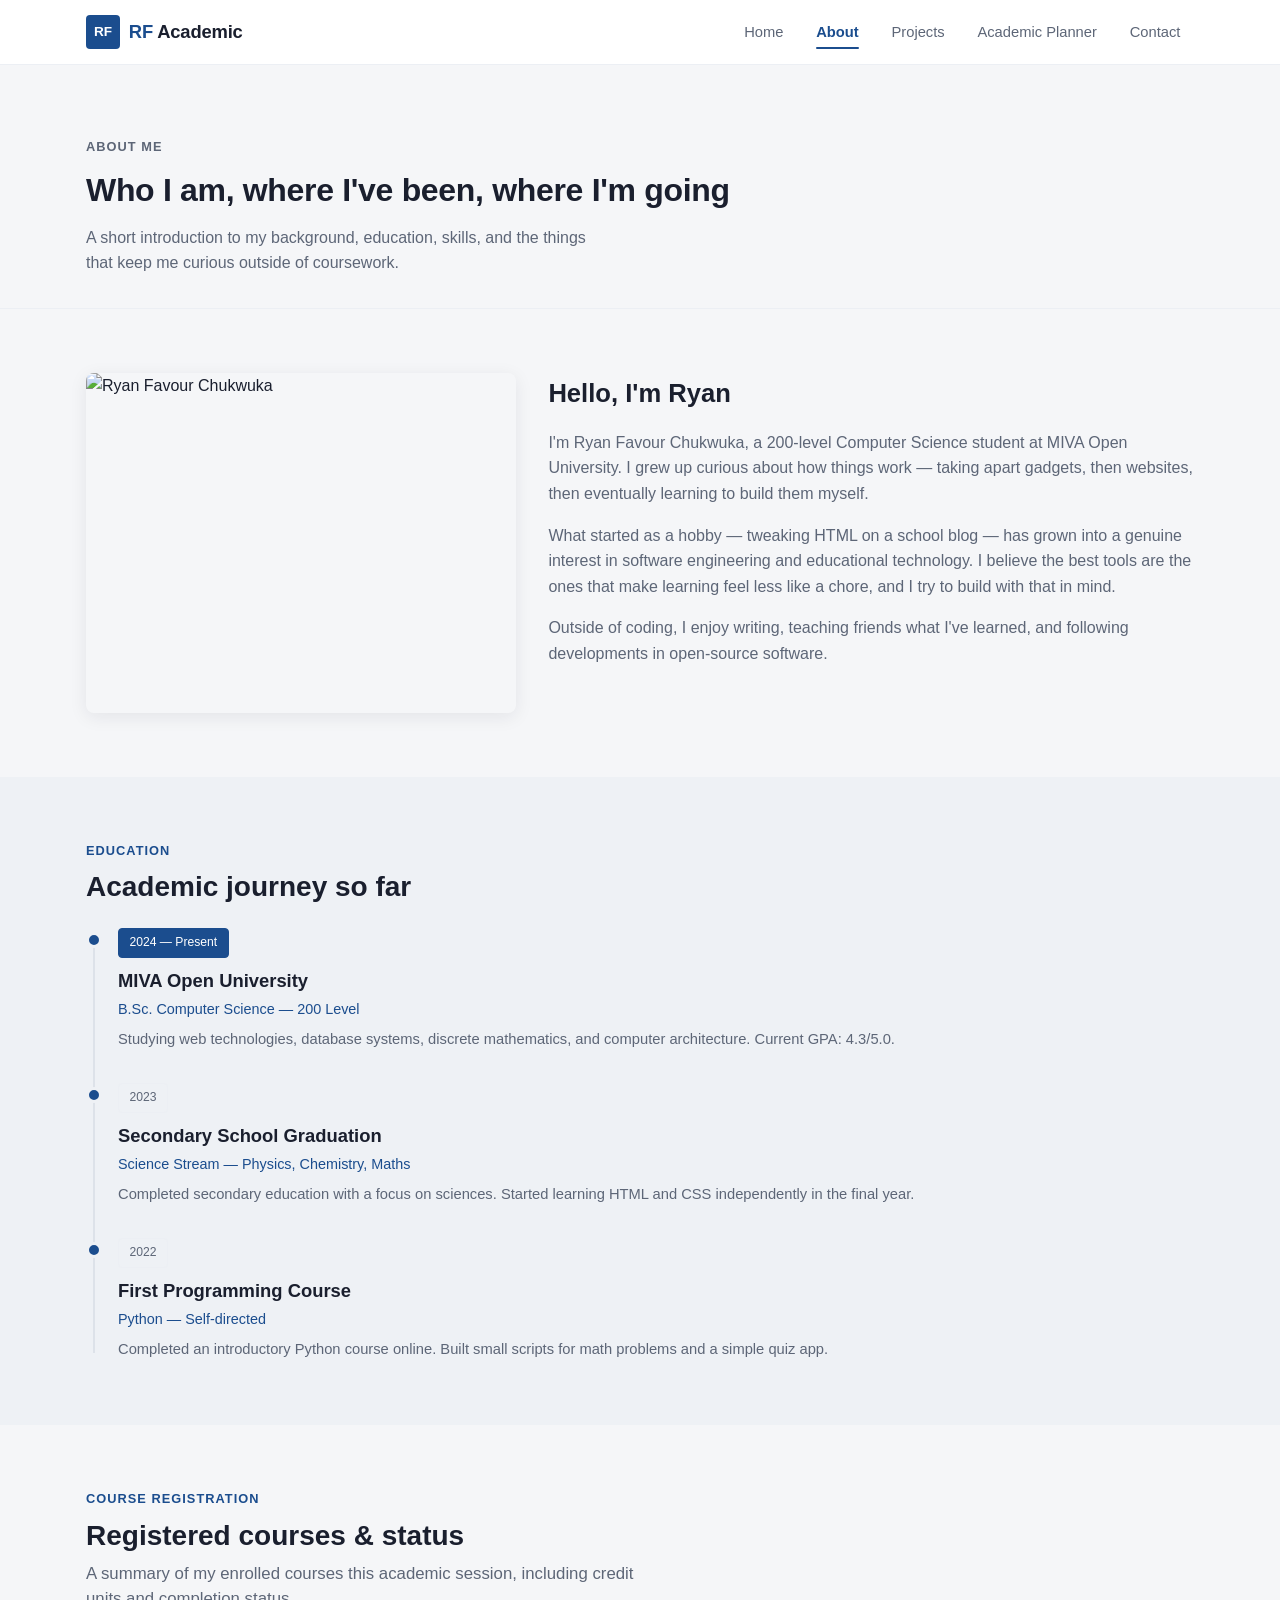
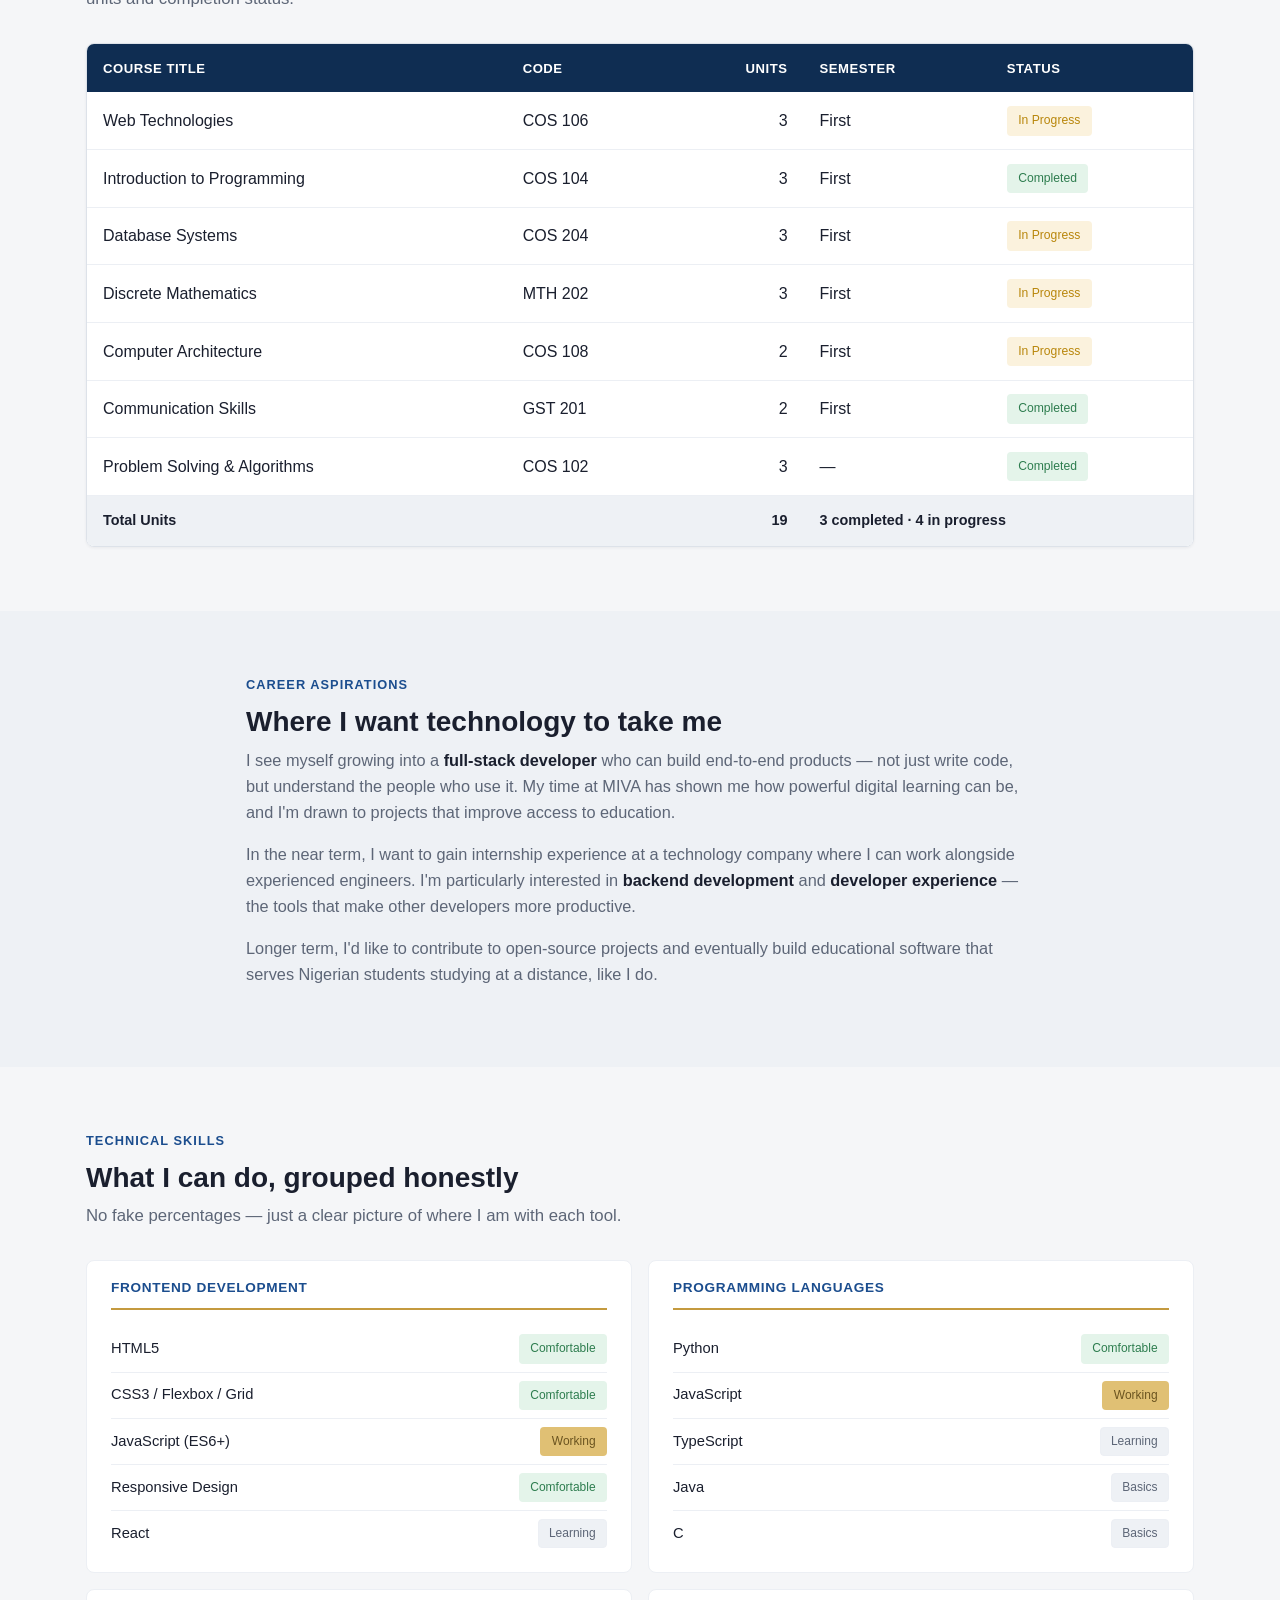
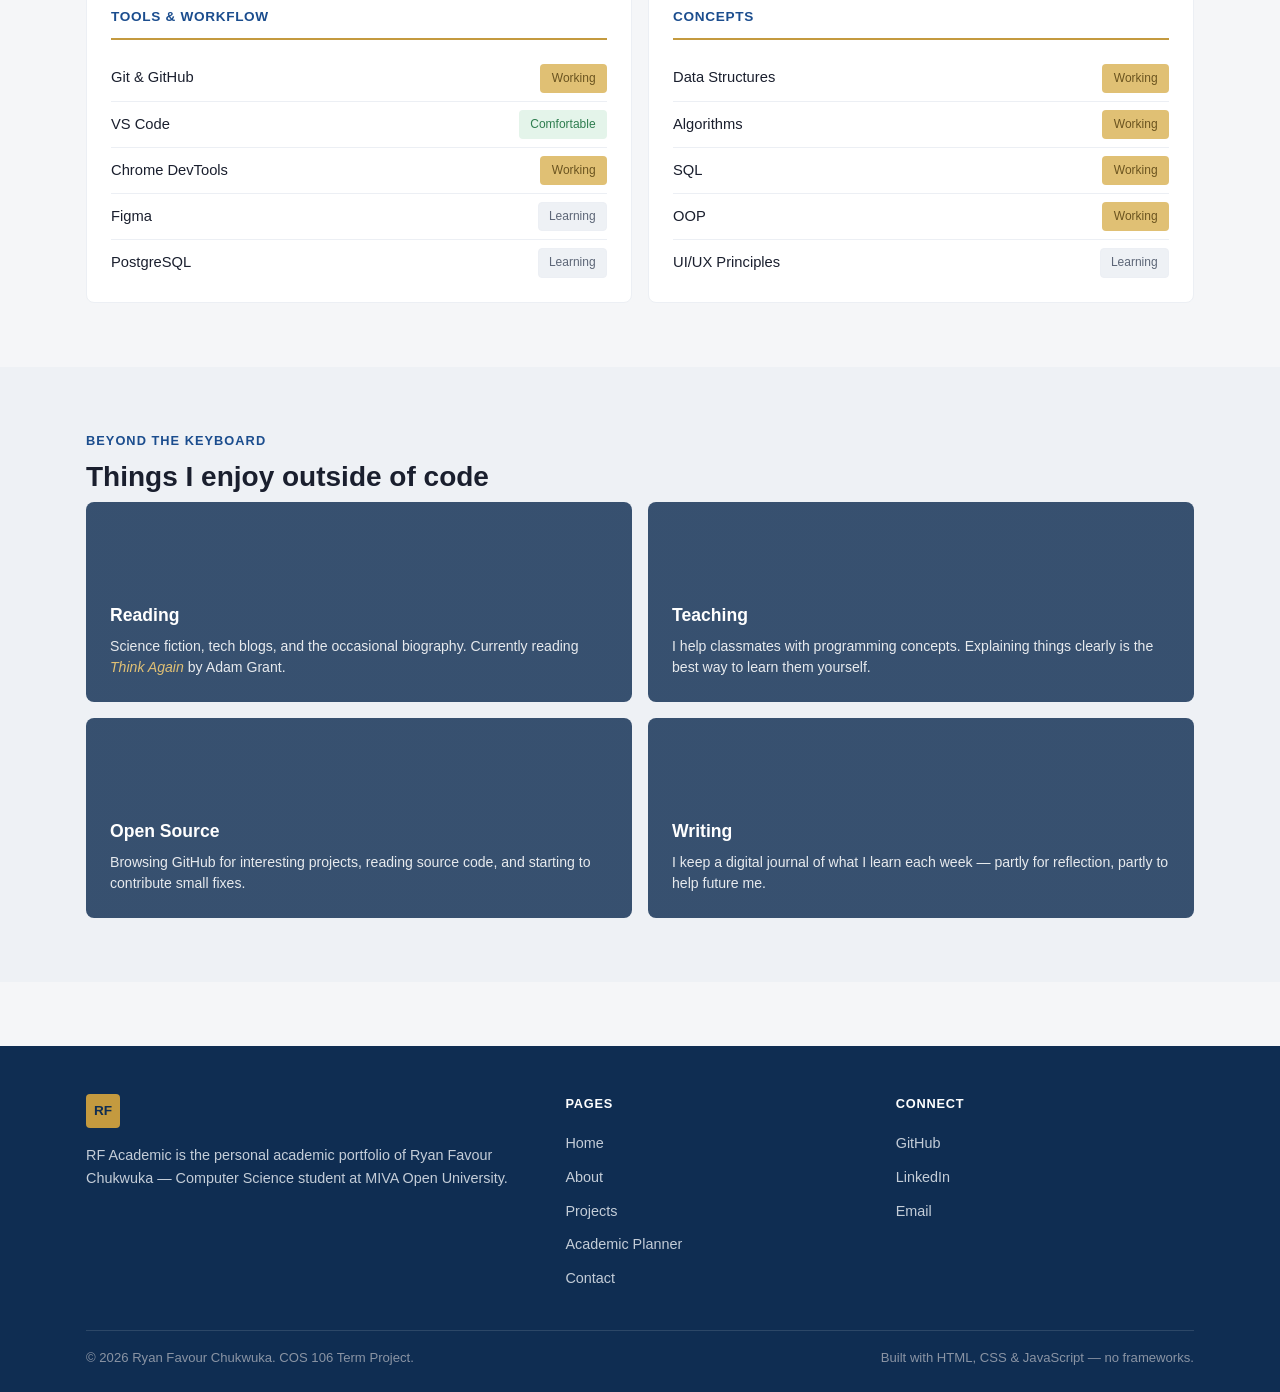
==== about/about.html @ f6216c4d "basic stuff" ====
<!DOCTYPE html>
<html lang="en">
<head>
  <meta charset="UTF-8" />
  <meta name="viewport" content="width=device-width, initial-scale=1.0" />
  <title>About — RF Academic</title>
  <meta name="description" content="About Ryan Favour Chukwuka — educational background, skills, and career aspirations." />
  <link rel="stylesheet" href="../css/global.css" />
  <link rel="stylesheet" href="../css/navigation.css" />
  <link rel="stylesheet" href="../css/responsive.css" />
  <link rel="stylesheet" href="about.css" />
</head>
<body>

  <header class="site-header">
    <div class="container">
      <nav class="nav">
        <a href="../index.html" class="nav__brand">
          <span class="brand-mark">RF</span>
          <span class="brand-text"><span>RF</span> Academic</span>
        </a>
        <ul class="nav__links">
          <li><a href="../index.html">Home</a></li>
          <li><a href="about.html">About</a></li>
          <li><a href="../projects/projects.html">Projects</a></li>
          <li><a href="../planner/planner.html">Academic Planner</a></li>
          <li><a href="../contact/contact.html">Contact</a></li>
        </ul>
        <button class="nav__toggle" aria-label="Toggle navigation">
          <span></span><span></span><span></span>
        </button>
      </nav>
    </div>
  </header>

  <main>
    <!-- Page Header -->
    <div class="page-header">
      <div class="container">
        <p class="section-label">About Me</p>
        <h1>Who I am, where I've been, where I'm going</h1>
        <p>A short introduction to my background, education, skills, and the things that keep me curious outside of coursework.</p>
      </div>
    </div>

    <!-- Personal Introduction -->
    <section class="section">
      <div class="container about-intro">
        <div class="about-intro__photo">
          <img src="https://images.pexels.com/photos/5940858/pexels-photo-5940858.jpeg?auto=compress&cs=tinysrgb&h=650&w=940"
               alt="Ryan Favour Chukwuka" />
        </div>
        <div class="about-intro__text">
          <h2>Hello, I'm Ryan</h2>
          <p>
            I'm Ryan Favour Chukwuka, a 200-level Computer Science student at
            MIVA Open University. I grew up curious about how things work &mdash;
            taking apart gadgets, then websites, then eventually learning to
            build them myself.
          </p>
          <p>
            What started as a hobby &mdash; tweaking HTML on a school blog &mdash;
            has grown into a genuine interest in software engineering and
            educational technology. I believe the best tools are the ones that
            make learning feel less like a chore, and I try to build with that
            in mind.
          </p>
          <p>
            Outside of coding, I enjoy writing, teaching friends what I've
            learned, and following developments in open-source software.
          </p>
        </div>
      </div>
    </section>

    <!-- Educational Timeline -->
    <section class="section section--alt">
      <div class="container">
        <p class="section-label">Education</p>
        <h2 class="section-title">Academic journey so far</h2>
        <div class="timeline">
          <div class="timeline-item">
            <div class="timeline-marker"></div>
            <div class="timeline-content">
              <span class="tag tag--primary">2024 — Present</span>
              <h3>MIVA Open University</h3>
              <p class="timeline-detail">B.Sc. Computer Science &mdash; 200 Level</p>
              <p>Studying web technologies, database systems, discrete mathematics, and computer architecture. Current GPA: 4.3/5.0.</p>
            </div>
          </div>
          <div class="timeline-item">
            <div class="timeline-marker"></div>
            <div class="timeline-content">
              <span class="tag">2023</span>
              <h3>Secondary School Graduation</h3>
              <p class="timeline-detail">Science Stream &mdash; Physics, Chemistry, Maths</p>
              <p>Completed secondary education with a focus on sciences. Started learning HTML and CSS independently in the final year.</p>
            </div>
          </div>
          <div class="timeline-item">
            <div class="timeline-marker"></div>
            <div class="timeline-content">
              <span class="tag">2022</span>
              <h3>First Programming Course</h3>
              <p class="timeline-detail">Python &mdash; Self-directed</p>
              <p>Completed an introductory Python course online. Built small scripts for math problems and a simple quiz app.</p>
            </div>
          </div>
        </div>
      </div>
    </section>

    <!-- Academic Table -->
    <section class="section">
      <div class="container">
        <p class="section-label">Course Registration</p>
        <h2 class="section-title">Registered courses &amp; status</h2>
        <p class="section-subtitle">A summary of my enrolled courses this academic session, including credit units and completion status.</p>

        <div class="table-wrap">
          <table class="academic-table">
            <thead>
              <tr>
                <th>Course Title</th>
                <th>Code</th>
                <th class="num">Units</th>
                <th>Semester</th>
                <th>Status</th>
              </tr>
            </thead>
            <tbody>
              <tr>
                <td>Web Technologies</td>
                <td>COS 106</td>
                <td class="num">3</td>
                <td>First</td>
                <td><span class="tag tag--warning">In Progress</span></td>
              </tr>
              <tr>
                <td>Introduction to Programming</td>
                <td>COS 104</td>
                <td class="num">3</td>
                <td>First</td>
                <td><span class="tag tag--success">Completed</span></td>
              </tr>
              <tr>
                <td>Database Systems</td>
                <td>COS 204</td>
                <td class="num">3</td>
                <td>First</td>
                <td><span class="tag tag--warning">In Progress</span></td>
              </tr>
              <tr>
                <td>Discrete Mathematics</td>
                <td>MTH 202</td>
                <td class="num">3</td>
                <td>First</td>
                <td><span class="tag tag--warning">In Progress</span></td>
              </tr>
              <tr>
                <td>Computer Architecture</td>
                <td>COS 108</td>
                <td class="num">2</td>
                <td>First</td>
                <td><span class="tag tag--warning">In Progress</span></td>
              </tr>
              <tr>
                <td>Communication Skills</td>
                <td>GST 201</td>
                <td class="num">2</td>
                <td>First</td>
                <td><span class="tag tag--success">Completed</span></td>
              </tr>
              <tr>
                <td>Problem Solving &amp; Algorithms</td>
                <td>COS 102</td>
                <td class="num">3</td>
                <td>&mdash;</td>
                <td><span class="tag tag--success">Completed</span></td>
              </tr>
            </tbody>
            <tfoot>
              <tr>
                <td colspan="2"><strong>Total Units</strong></td>
                <td class="num"><strong>19</strong></td>
                <td colspan="2"><strong>3 completed &middot; 4 in progress</strong></td>
              </tr>
            </tfoot>
          </table>
        </div>
      </div>
    </section>

    <!-- Career Aspirations -->
    <section class="section section--alt">
      <div class="container-narrow">
        <p class="section-label">Career Aspirations</p>
        <h2 class="section-title">Where I want technology to take me</h2>
        <div class="aspirations">
          <p>
            I see myself growing into a <strong>full-stack developer</strong>
            who can build end-to-end products &mdash; not just write code, but
            understand the people who use it. My time at MIVA has shown me how
            powerful digital learning can be, and I'm drawn to projects that
            improve access to education.
          </p>
          <p>
            In the near term, I want to gain internship experience at a
            technology company where I can work alongside experienced engineers.
            I'm particularly interested in <strong>backend development</strong>
            and <strong>developer experience</strong> &mdash; the tools that
            make other developers more productive.
          </p>
          <p>
            Longer term, I'd like to contribute to open-source projects and
            eventually build educational software that serves Nigerian
            students studying at a distance, like I do.
          </p>
        </div>
      </div>
    </section>

    <!-- Technical Skills -->
    <section class="section">
      <div class="container">
        <p class="section-label">Technical Skills</p>
        <h2 class="section-title">What I can do, grouped honestly</h2>
        <p class="section-subtitle">No fake percentages &mdash; just a clear picture of where I am with each tool.</p>
        <div class="skills-detailed">
          <div class="skill-card">
            <h4>Frontend Development</h4>
            <ul>
              <li><span class="skill-name">HTML5</span><span class="skill-level tag tag--success">Comfortable</span></li>
              <li><span class="skill-name">CSS3 / Flexbox / Grid</span><span class="skill-level tag tag--success">Comfortable</span></li>
              <li><span class="skill-name">JavaScript (ES6+)</span><span class="skill-level tag tag--accent">Working</span></li>
              <li><span class="skill-name">Responsive Design</span><span class="skill-level tag tag--success">Comfortable</span></li>
              <li><span class="skill-name">React</span><span class="skill-level tag">Learning</span></li>
            </ul>
          </div>
          <div class="skill-card">
            <h4>Programming Languages</h4>
            <ul>
              <li><span class="skill-name">Python</span><span class="skill-level tag tag--success">Comfortable</span></li>
              <li><span class="skill-name">JavaScript</span><span class="skill-level tag tag--accent">Working</span></li>
              <li><span class="skill-name">TypeScript</span><span class="skill-level tag">Learning</span></li>
              <li><span class="skill-name">Java</span><span class="skill-level tag">Basics</span></li>
              <li><span class="skill-name">C</span><span class="skill-level tag">Basics</span></li>
            </ul>
          </div>
          <div class="skill-card">
            <h4>Tools &amp; Workflow</h4>
            <ul>
              <li><span class="skill-name">Git &amp; GitHub</span><span class="skill-level tag tag--accent">Working</span></li>
              <li><span class="skill-name">VS Code</span><span class="skill-level tag tag--success">Comfortable</span></li>
              <li><span class="skill-name">Chrome DevTools</span><span class="skill-level tag tag--accent">Working</span></li>
              <li><span class="skill-name">Figma</span><span class="skill-level tag">Learning</span></li>
              <li><span class="skill-name">PostgreSQL</span><span class="skill-level tag">Learning</span></li>
            </ul>
          </div>
          <div class="skill-card">
            <h4>Concepts</h4>
            <ul>
              <li><span class="skill-name">Data Structures</span><span class="skill-level tag tag--accent">Working</span></li>
              <li><span class="skill-name">Algorithms</span><span class="skill-level tag tag--accent">Working</span></li>
              <li><span class="skill-name">SQL</span><span class="skill-level tag tag--accent">Working</span></li>
              <li><span class="skill-name">OOP</span><span class="skill-level tag--accent tag">Working</span></li>
              <li><span class="skill-name">UI/UX Principles</span><span class="skill-level tag">Learning</span></li>
            </ul>
          </div>
        </div>
      </div>
    </section>

    <!-- Hobbies & Interests -->
    <section class="section section--alt">
      <div class="container">
        <p class="section-label">Beyond the Keyboard</p>
        <h2 class="section-title">Things I enjoy outside of code</h2>
        <div class="hobbies-grid">
          <article class="hobby-item" style="--hobby-img: url('https://images.pexels.com/photos/8199677/pexels-photo-8199677.jpeg?auto=compress&cs=tinysrgb&h=400&w=600');">
            <div class="hobby-body">
              <h4>Reading</h4>
              <p>Science fiction, tech blogs, and the occasional biography. Currently reading <em>Think Again</em> by Adam Grant.</p>
            </div>
          </article>
          <article class="hobby-item" style="--hobby-img: url('https://images.pexels.com/photos/6549366/pexels-photo-6549366.jpeg?auto=compress&cs=tinysrgb&h=400&w=600');">
            <div class="hobby-body">
              <h4>Teaching</h4>
              <p>I help classmates with programming concepts. Explaining things clearly is the best way to learn them yourself.</p>
            </div>
          </article>
          <article class="hobby-item" style="--hobby-img: url('https://images.pexels.com/photos/8199762/pexels-photo-8199762.jpeg?auto=compress&cs=tinysrgb&h=400&w=600');">
            <div class="hobby-body">
              <h4>Open Source</h4>
              <p>Browsing GitHub for interesting projects, reading source code, and starting to contribute small fixes.</p>
            </div>
          </article>
          <article class="hobby-item" style="--hobby-img: url('https://images.pexels.com/photos/8199619/pexels-photo-8199619.jpeg?auto=compress&cs=tinysrgb&h=400&w=600');">
            <div class="hobby-body">
              <h4>Writing</h4>
              <p>I keep a digital journal of what I learn each week &mdash; partly for reflection, partly to help future me.</p>
            </div>
          </article>
        </div>
      </div>
    </section>
  </main>

  <footer class="site-footer">
    <div class="container">
      <div class="footer-grid">
        <div>
          <span class="footer-brand-mark">RF</span>
          <p>RF Academic is the personal academic portfolio of Ryan Favour Chukwuka &mdash; Computer Science student at MIVA Open University.</p>
        </div>
        <div>
          <h4>Pages</h4>
          <ul>
            <li><a href="../index.html">Home</a></li>
            <li><a href="about.html">About</a></li>
            <li><a href="../projects/projects.html">Projects</a></li>
            <li><a href="../planner/planner.html">Academic Planner</a></li>
            <li><a href="../contact/contact.html">Contact</a></li>
          </ul>
        </div>
        <div>
          <h4>Connect</h4>
          <ul>
            <li><a href="#">GitHub</a></li>
            <li><a href="#">LinkedIn</a></li>
            <li><a href="../contact/contact.html">Email</a></li>
          </ul>
        </div>
      </div>
      <div class="footer-bottom">
        <span>&copy; <span id="footer-year">2026</span> Ryan Favour Chukwuka. COS 106 Term Project.</span>
        <span>Built with HTML, CSS &amp; JavaScript &mdash; no frameworks.</span>
      </div>
    </div>
  </footer>

  <script src="../js/global.js"></script>
  <script src="about.js"></script>
</body>
</html>
---- css/global.css ----
/* =====================================================
   RF Academic — Global Stylesheet
   Design tokens, base elements, shared components.
   ===================================================== */

:root {
  /* Brand palette — MIVA Open University inspired */
  --primary: #1b4d8e;
  --primary-dark: #0f2d52;
  --primary-light: #2f74c4;
  --accent: #c49a3f;
  --accent-light: #e0c074;

  /* Neutrals */
  --background: #f5f6f8;
  --surface: #ffffff;
  --surface-alt: #eef1f5;
  --text: #1a1f2e;
  --muted: #5d6677;
  --muted-light: #8b93a4;
  --border: #dde2e9;
  --border-light: #eceff4;

  /* Status colours */
  --success: #2e7d4f;
  --success-bg: #e4f4ea;
  --warning: #b8860b;
  --warning-bg: #fbf2dd;
  --error: #c0392b;
  --error-bg: #fbeae8;

  /* Typography */
  --font-sans: "Segoe UI", "Helvetica Neue", Arial, sans-serif;
  --font-serif: Georgia, "Times New Roman", serif;

  /* Spacing (8px scale) */
  --space-1: 0.5rem;
  --space-2: 1rem;
  --space-3: 1.5rem;
  --space-4: 2rem;
  --space-5: 3rem;
  --space-6: 4rem;

  /* Layout */
  --container: 1140px;
  --container-narrow: 820px;
  --radius-sm: 4px;
  --radius: 8px;
  --radius-lg: 14px;

  /* Transitions */
  --t-fast: 150ms ease;
  --t: 250ms ease;
  --t-slow: 400ms ease;

  /* Shadows — subtle */
  --shadow-sm: 0 1px 3px rgba(26, 31, 46, 0.06);
  --shadow: 0 4px 18px rgba(26, 31, 46, 0.08);
}

/* ----- Reset ----- */
*,
*::before,
*::after {
  margin: 0;
  padding: 0;
  box-sizing: border-box;
}

html {
  scroll-behavior: smooth;
  -webkit-text-size-adjust: 100%;
}

body {
  font-family: var(--font-sans);
  background: var(--background);
  color: var(--text);
  line-height: 1.6;
  font-size: 1rem;
  -webkit-font-smoothing: antialiased;
}

img {
  max-width: 100%;
  display: block;
}

a {
  color: var(--primary);
  text-decoration: none;
  transition: color var(--t-fast);
}

a:hover {
  color: var(--primary-dark);
}

ul {
  list-style: none;
}

/* ----- Layout helpers ----- */
.container {
  width: 100%;
  max-width: var(--container);
  margin: 0 auto;
  padding: 0 var(--space-2);
}

.container-narrow {
  max-width: var(--container-narrow);
  margin: 0 auto;
  padding: 0 var(--space-2);
}

.section {
  padding: var(--space-6) 0;
}

.section--alt {
  background: var(--surface-alt);
}

/* ----- Typography ----- */
.section-label {
  font-size: 0.8rem;
  font-weight: 600;
  letter-spacing: 0.08em;
  text-transform: uppercase;
  color: var(--primary);
  margin-bottom: var(--space-1);
}

.section-title {
  font-size: 1.75rem;
  font-weight: 700;
  color: var(--text);
  line-height: 1.25;
  margin-bottom: var(--space-1);
}

.section-subtitle {
  font-size: 1.05rem;
  color: var(--muted);
  max-width: 560px;
  line-height: 1.5;
  margin-bottom: var(--space-4);
}

.page-header {
  padding: var(--space-6) 0 var(--space-4);
  border-bottom: 1px solid var(--border-light);
}

.page-header h1 {
  font-size: 2rem;
  font-weight: 700;
  letter-spacing: -0.01em;
}

.page-header p {
  color: var(--muted);
  margin-top: var(--space-1);
  max-width: 520px;
}

/* ----- Buttons ----- */
.btn {
  display: inline-block;
  font-size: 0.92rem;
  font-weight: 600;
  padding: 0.7rem 1.5rem;
  border: none;
  border-radius: var(--radius-sm);
  cursor: pointer;
  transition: background var(--t-fast), color var(--t-fast),
    border-color var(--t-fast), transform var(--t-fast);
  text-align: center;
  line-height: 1.4;
}

.btn:active {
  transform: translateY(1px);
}

.btn--primary {
  background: var(--primary);
  color: #fff;
}

.btn--primary:hover {
  background: var(--primary-dark);
  color: #fff;
}

.btn--ghost {
  background: transparent;
  color: var(--primary);
  border: 1.5px solid var(--border);
}

.btn--ghost:hover {
  border-color: var(--primary);
  color: var(--primary-dark);
}

.btn--accent {
  background: var(--accent);
  color: #fff;
}

.btn--accent:hover {
  background: #a8852f;
  color: #fff;
}

.btn--sm {
  padding: 0.45rem 1rem;
  font-size: 0.85rem;
}

/* ----- Tag / Pill ----- */
.tag {
  display: inline-block;
  font-size: 0.76rem;
  font-weight: 500;
  padding: 0.25rem 0.65rem;
  border-radius: var(--radius-sm);
  background: var(--surface-alt);
  color: var(--muted);
  border: 1px solid var(--border-light);
}

.tag--primary {
  background: var(--primary);
  color: #fff;
  border-color: var(--primary);
}

.tag--accent {
  background: var(--accent-light);
  color: #6b5420;
  border-color: transparent;
}

.tag--success {
  background: var(--success-bg);
  color: var(--success);
  border-color: transparent;
}

.tag--warning {
  background: var(--warning-bg);
  color: var(--warning);
  border-color: transparent;
}

/* ----- Utility ----- */
.sr-only {
  position: absolute;
  width: 1px;
  height: 1px;
  padding: 0;
  margin: -1px;
  overflow: hidden;
  clip: rect(0, 0, 0, 0);
  white-space: nowrap;
  border: 0;
}

.divider {
  border: none;
  border-top: 1px solid var(--border-light);
  margin: var(--space-4) 0;
}

.text-muted {
  color: var(--muted);
}

/* ----- Scroll reveal ----- */
.reveal {
  opacity: 0;
  transform: translateY(24px);
  transition: opacity 600ms ease, transform 600ms ease;
}

.reveal--visible {
  opacity: 1;
  transform: translateY(0);
}

@media (prefers-reduced-motion: reduce) {
  .reveal {
    opacity: 1;
    transform: none;
    transition: none;
  }
}
---- css/navigation.css ----
/* =====================================================
   Navigation — shared site header and footer
   ===================================================== */

.site-header {
  position: sticky;
  top: 0;
  z-index: 100;
  background: rgba(255, 255, 255, 0.97);
  border-bottom: 1px solid var(--border-light);
  backdrop-filter: blur(8px);
}

.nav {
  display: flex;
  align-items: center;
  justify-content: space-between;
  height: 64px;
}

/* ----- Brand ----- */
.nav__brand {
  display: flex;
  align-items: center;
  gap: 0.55rem;
  font-weight: 700;
  font-size: 1.15rem;
  color: var(--text);
  letter-spacing: -0.01em;
}

.nav__brand:hover {
  color: var(--text);
}

.nav__brand .brand-mark {
  width: 34px;
  height: 34px;
  background: var(--primary);
  color: #fff;
  display: flex;
  align-items: center;
  justify-content: center;
  border-radius: var(--radius-sm);
  font-size: 0.85rem;
  font-weight: 700;
}

.nav__brand .brand-text span {
  color: var(--primary);
}

/* ----- Nav links ----- */
.nav__links {
  display: flex;
  align-items: center;
  gap: 0.35rem;
}

.nav__links a {
  position: relative;
  color: var(--muted);
  font-size: 0.92rem;
  font-weight: 500;
  padding: 0.5rem 0.85rem;
  border-radius: var(--radius-sm);
  transition: color var(--t-fast), background var(--t-fast);
}

.nav__links a:hover {
  color: var(--text);
  background: var(--surface-alt);
}

.nav__links a.active {
  color: var(--primary);
  font-weight: 600;
}

.nav__links a.active::after {
  content: "";
  position: absolute;
  bottom: -1px;
  left: 0.85rem;
  right: 0.85rem;
  height: 2px;
  background: var(--primary);
  border-radius: 2px;
}

/* ----- Mobile toggle ----- */
.nav__toggle {
  display: none;
  flex-direction: column;
  gap: 5px;
  background: none;
  border: none;
  cursor: pointer;
  padding: 6px;
}

.nav__toggle span {
  width: 24px;
  height: 2px;
  background: var(--text);
  border-radius: 2px;
  transition: transform var(--t), opacity var(--t);
}

.nav__toggle.open span:nth-child(1) {
  transform: translateY(7px) rotate(45deg);
}

.nav__toggle.open span:nth-child(2) {
  opacity: 0;
}

.nav__toggle.open span:nth-child(3) {
  transform: translateY(-7px) rotate(-45deg);
}

/* ----- Footer ----- */
.site-footer {
  background: var(--primary-dark);
  color: #c4cdd8;
  padding: var(--space-5) 0 var(--space-3);
  margin-top: var(--space-6);
}

.footer-grid {
  display: grid;
  grid-template-columns: 1.5fr 1fr 1fr;
  gap: var(--space-4);
}

.footer-grid h4 {
  font-size: 0.8rem;
  letter-spacing: 0.06em;
  text-transform: uppercase;
  color: #fff;
  margin-bottom: var(--space-2);
}

.footer-grid p {
  font-size: 0.9rem;
  line-height: 1.6;
}

.footer-grid ul li {
  margin-bottom: 0.5rem;
}

.footer-grid ul li a {
  color: #c4cdd8;
  font-size: 0.9rem;
}

.footer-grid ul li a:hover {
  color: #fff;
}

.footer-bottom {
  margin-top: var(--space-4);
  padding-top: var(--space-2);
  border-top: 1px solid rgba(255, 255, 255, 0.12);
  font-size: 0.82rem;
  color: #8a94a4;
  display: flex;
  justify-content: space-between;
  flex-wrap: wrap;
  gap: 0.5rem;
}

.footer-brand-mark {
  width: 34px;
  height: 34px;
  background: var(--accent);
  color: var(--primary-dark);
  display: inline-flex;
  align-items: center;
  justify-content: center;
  border-radius: var(--radius-sm);
  font-size: 0.85rem;
  font-weight: 700;
  margin-bottom: var(--space-2);
}
---- css/responsive.css ----
/* =====================================================
   Responsive — breakpoints for tablet and mobile
   Shared across all pages.
   ===================================================== */

/* ----- Tablet (<= 900px) ----- */
@media (max-width: 900px) {
  :root {
    --space-6: 3rem;
    --space-5: 2.5rem;
  }

  .footer-grid {
    grid-template-columns: 1fr 1fr;
  }

  .footer-grid > div:first-child {
    grid-column: 1 / -1;
  }
}

/* ----- Large tablet / small desktop (<= 820px) ----- */
@media (max-width: 820px) {
  /* Homepage hero */
  .hero__grid,
  .about-intro,
  .interests-layout,
  .home-projects,
  .planner-layout,
  .contact-layout {
    grid-template-columns: 1fr;
  }

  .hero__photo img {
    height: 380px;
  }

  .project-featured {
    grid-template-columns: 1fr;
  }

  .project-grid {
    grid-template-columns: repeat(2, 1fr);
  }

  .project-card--wide {
    grid-column: span 2;
  }

  .project-card--tall {
    grid-row: auto;
  }

  .snapshot-grid {
    grid-template-columns: repeat(2, 1fr);
  }

  .skills-grid {
    grid-template-columns: repeat(2, 1fr);
  }

  .skills-detailed {
    grid-template-columns: 1fr;
  }

  .hobbies-grid {
    grid-template-columns: 1fr;
  }

  .planner-sidebar {
    position: static;
  }

  .contact-info {
    position: static;
  }
}

/* ----- Mobile (<= 680px) ----- */
@media (max-width: 680px) {
  :root {
    --space-6: 2.5rem;
    --space-4: 1.5rem;
  }

  /* Mobile nav */
  .nav__toggle {
    display: flex;
  }

  .nav__links {
    position: fixed;
    top: 64px;
    left: 0;
    right: 0;
    background: var(--surface);
    flex-direction: column;
    align-items: stretch;
    gap: 0;
    padding: var(--space-1) var(--space-2) var(--space-3);
    border-bottom: 1px solid var(--border);
    box-shadow: var(--shadow);
    transform: translateY(-110%);
    opacity: 0;
    pointer-events: none;
    transition: transform var(--t), opacity var(--t);
  }

  .nav__links.open {
    transform: translateY(0);
    opacity: 1;
    pointer-events: auto;
  }

  .nav__links a {
    padding: 0.85rem 0.5rem;
    border-bottom: 1px solid var(--border-light);
    font-size: 1rem;
  }

  .nav__links a.active::after {
    display: none;
  }

  .nav__links a.active {
    background: var(--surface-alt);
  }

  .page-header h1 {
    font-size: 1.6rem;
  }

  .section-title {
    font-size: 1.45rem;
  }

  .footer-grid {
    grid-template-columns: 1fr;
    gap: var(--space-3);
  }

  .footer-bottom {
    flex-direction: column;
    text-align: left;
  }

  /* Homepage */
  .hero__intro h1 {
    font-size: 2rem;
  }

  .hero__photo img {
    height: 300px;
  }

  .hero__photo::after {
    width: 80px;
    height: 80px;
  }

  .snapshot-grid {
    grid-template-columns: 1fr 1fr;
  }

  .skills-grid {
    grid-template-columns: 1fr;
  }

  .home-project-small article {
    grid-template-columns: 100px 1fr;
  }

  .home-project-small img {
    width: 100px;
    height: 80px;
  }

  /* Projects */
  .project-grid {
    grid-template-columns: 1fr;
  }

  .project-card--wide {
    grid-column: auto;
  }

  .project-featured__image img {
    min-height: 220px;
  }

  /* Planner */
  .planner-list-head {
    flex-direction: column;
    align-items: flex-start;
    gap: 0.5rem;
  }

  /* Contact */
  .contact-info {
    padding: var(--space-2);
  }

  .status-summary {
    gap: var(--space-1);
  }

  .status-item {
    min-width: 100px;
    padding: var(--space-2);
  }
}
---- about/about.css ----
/* =====================================================
   About page — about.css
   ===================================================== */

/* ----- Intro ----- */
.about-intro {
  display: grid;
  grid-template-columns: 1fr 1.5fr;
  gap: var(--space-4);
  align-items: start;
}

.about-intro__photo img {
  width: 100%;
  height: 340px;
  object-fit: cover;
  border-radius: var(--radius);
  box-shadow: var(--shadow);
}

.about-intro__text h2 {
  font-size: 1.6rem;
  margin-bottom: var(--space-2);
}

.about-intro__text p {
  margin-bottom: var(--space-2);
  color: var(--muted);
}

/* ----- Timeline ----- */
.timeline {
  position: relative;
  padding-left: 2rem;
  margin-top: var(--space-3);
}

.timeline::before {
  content: "";
  position: absolute;
  left: 7px;
  top: 8px;
  bottom: 8px;
  width: 2px;
  background: var(--border);
}

.timeline-item {
  position: relative;
  padding-bottom: var(--space-4);
}

.timeline-item:last-child {
  padding-bottom: 0;
}

.timeline-marker {
  position: absolute;
  left: -2rem;
  top: 4px;
  width: 16px;
  height: 16px;
  border-radius: 50%;
  background: var(--primary);
  border: 3px solid var(--surface-alt);
}

.timeline-content h3 {
  font-size: 1.15rem;
  margin: 0.5rem 0 0.2rem;
}

.timeline-detail {
  font-size: 0.9rem;
  color: var(--primary);
  font-weight: 500;
  margin-bottom: 0.4rem;
}

.timeline-content > p:last-child {
  font-size: 0.92rem;
  color: var(--muted);
}

/* ----- Academic Table ----- */
.table-wrap {
  overflow-x: auto;
  border-radius: var(--radius);
  border: 1px solid var(--border);
  box-shadow: var(--shadow-sm);
}

.academic-table {
  width: 100%;
  border-collapse: collapse;
  background: var(--surface);
  min-width: 520px;
}

.academic-table th,
.academic-table td {
  padding: 0.85rem 1rem;
  text-align: left;
  border-bottom: 1px solid var(--border-light);
}

.academic-table thead th {
  background: var(--primary-dark);
  color: #fff;
  font-size: 0.82rem;
  font-weight: 600;
  text-transform: uppercase;
  letter-spacing: 0.04em;
  border-bottom: none;
}

.academic-table tbody tr:hover {
  background: var(--surface-alt);
}

.academic-table .num {
  text-align: right;
  font-variant-numeric: tabular-nums;
}

.academic-table tfoot td {
  background: var(--surface-alt);
  border-bottom: none;
  font-size: 0.9rem;
}

/* ----- Career Aspirations ----- */
.aspirations p {
  margin-bottom: var(--space-2);
  color: var(--muted);
  font-size: 1.02rem;
}

.aspirations strong {
  color: var(--text);
}

/* ----- Skills Detailed ----- */
.skills-detailed {
  display: grid;
  grid-template-columns: repeat(2, 1fr);
  gap: var(--space-2);
}

.skill-card {
  padding: var(--space-2) var(--space-3);
  background: var(--surface);
  border: 1px solid var(--border-light);
  border-radius: var(--radius);
}

.skill-card h4 {
  font-size: 0.85rem;
  text-transform: uppercase;
  letter-spacing: 0.05em;
  color: var(--primary);
  margin-bottom: var(--space-2);
  padding-bottom: 0.6rem;
  border-bottom: 2px solid var(--accent);
}

.skill-card ul li {
  display: flex;
  justify-content: space-between;
  align-items: center;
  padding: 0.5rem 0;
  border-bottom: 1px solid var(--border-light);
}

.skill-card ul li:last-child {
  border-bottom: none;
}

.skill-name {
  font-size: 0.92rem;
  font-weight: 500;
}

.skill-level {
  font-size: 0.75rem;
}

/* ----- Hobbies ----- */
.hobbies-grid {
  display: grid;
  grid-template-columns: repeat(2, 1fr);
  gap: var(--space-2);
}

.hobby-item {
  position: relative;
  min-height: 200px;
  border-radius: var(--radius);
  overflow: hidden;
  background-image: linear-gradient(rgba(15, 45, 82, 0.82), rgba(15, 45, 82, 0.82)),
    var(--hobby-img);
  background-size: cover;
  background-position: center;
  display: flex;
  align-items: flex-end;
  transition: transform var(--t);
}

.hobby-item:hover {
  transform: translateY(-4px);
}

.hobby-body {
  padding: var(--space-3);
  color: #fff;
}

.hobby-body h4 {
  font-size: 1.1rem;
  margin-bottom: 0.4rem;
}

.hobby-body p {
  font-size: 0.88rem;
  color: rgba(255, 255, 255, 0.88);
  line-height: 1.5;
}

.hobby-body em {
  color: var(--accent-light);
}
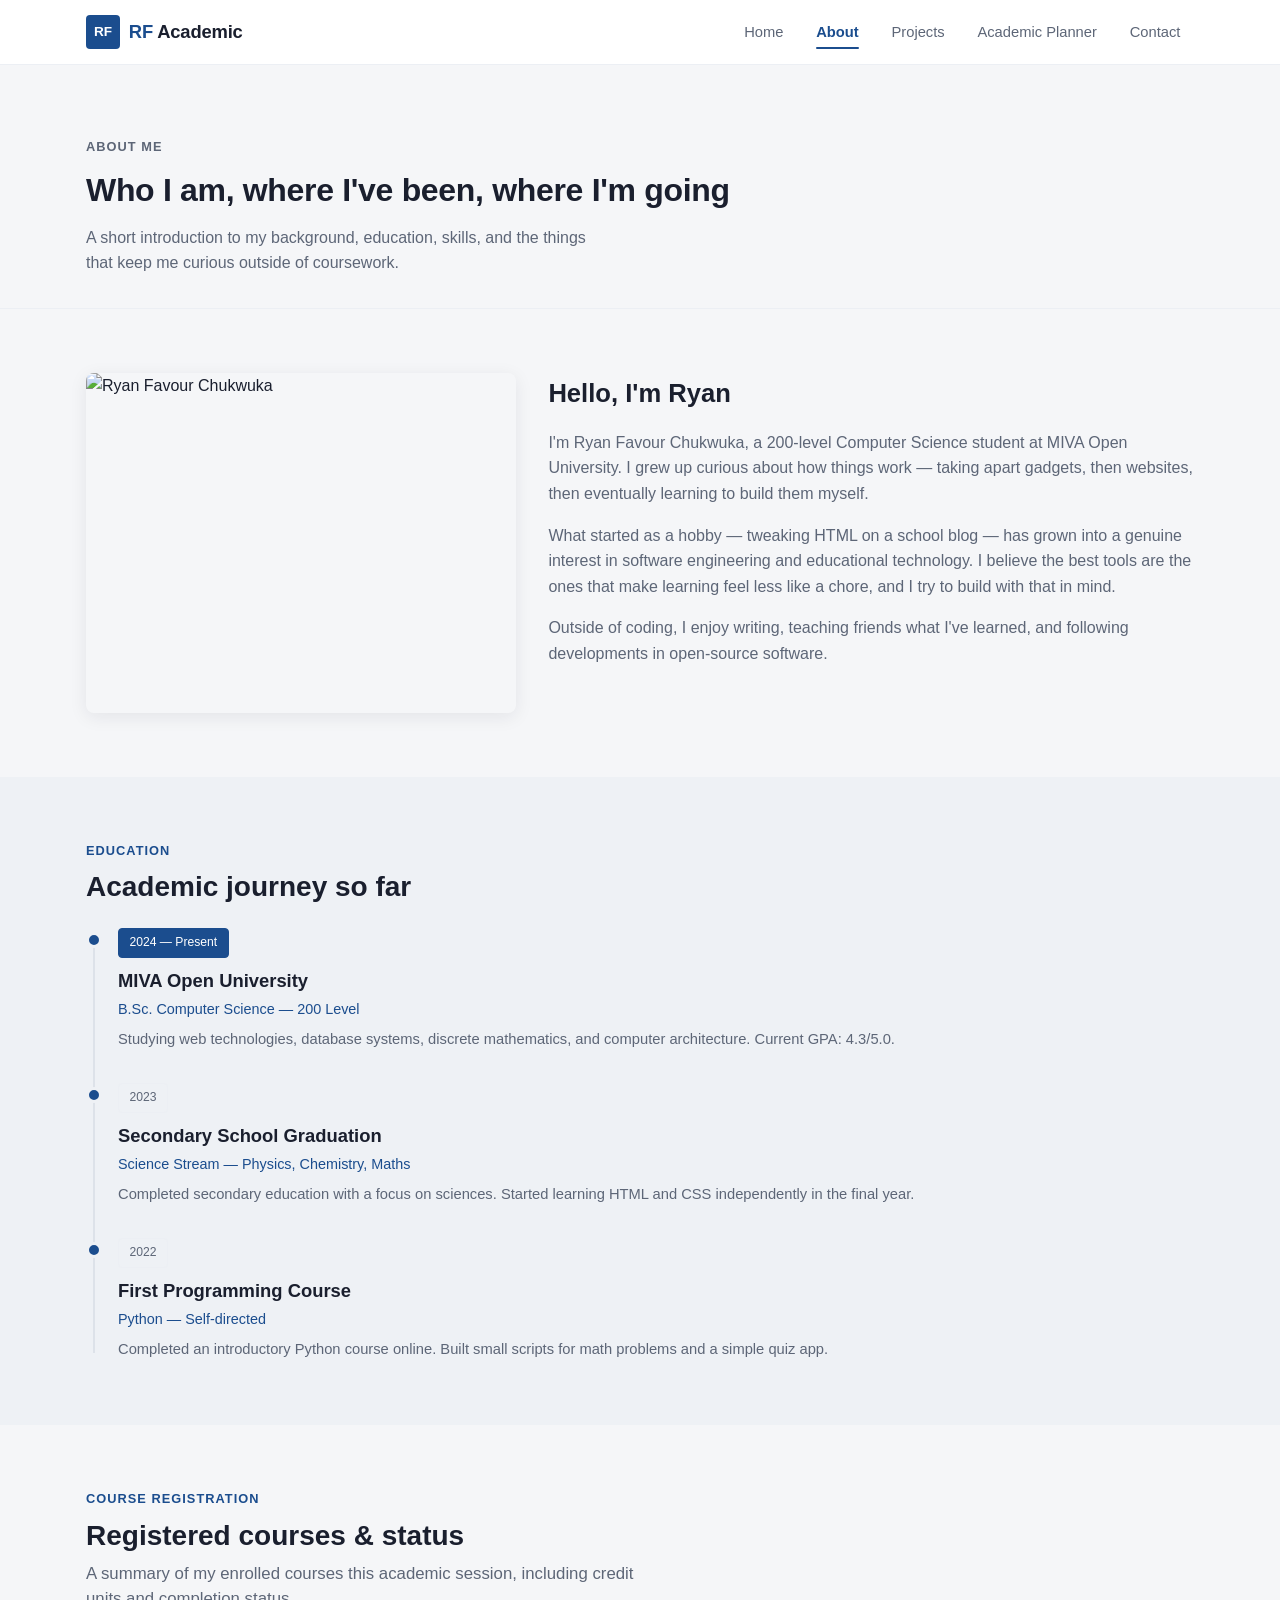
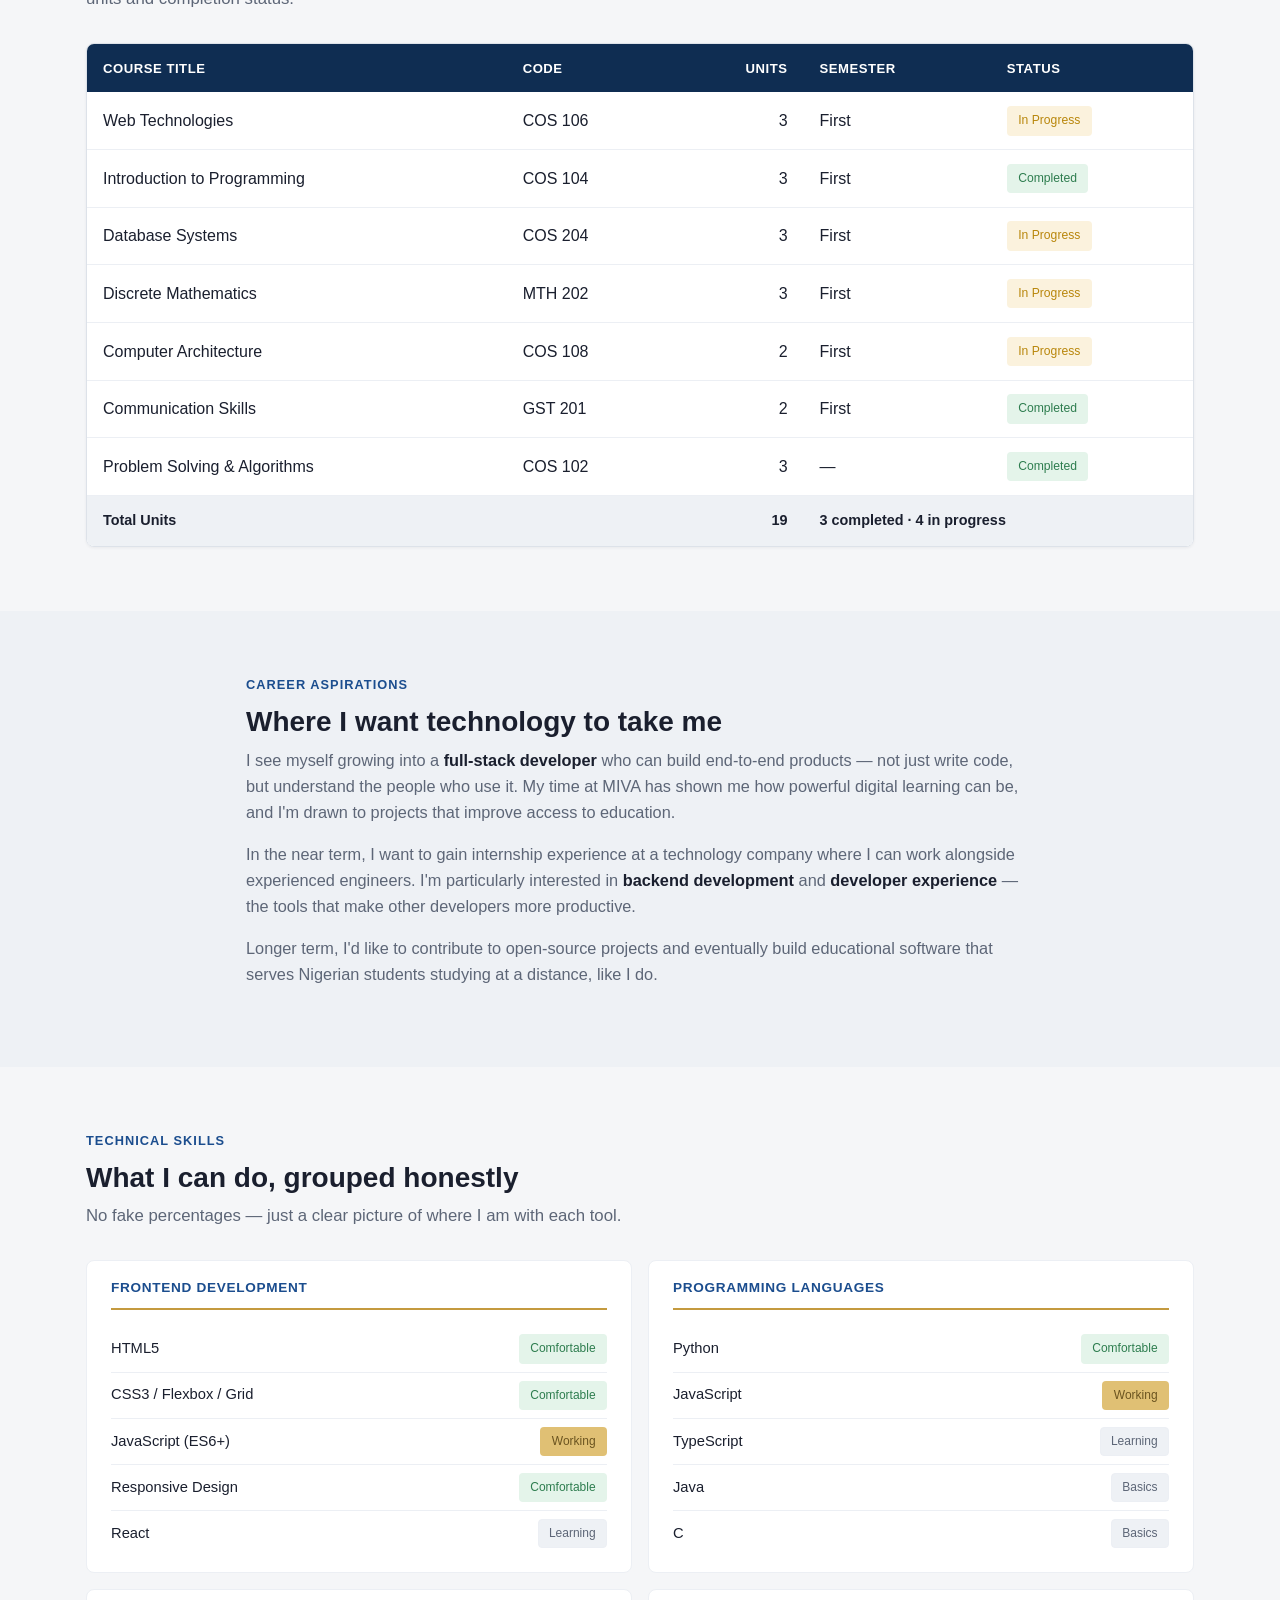
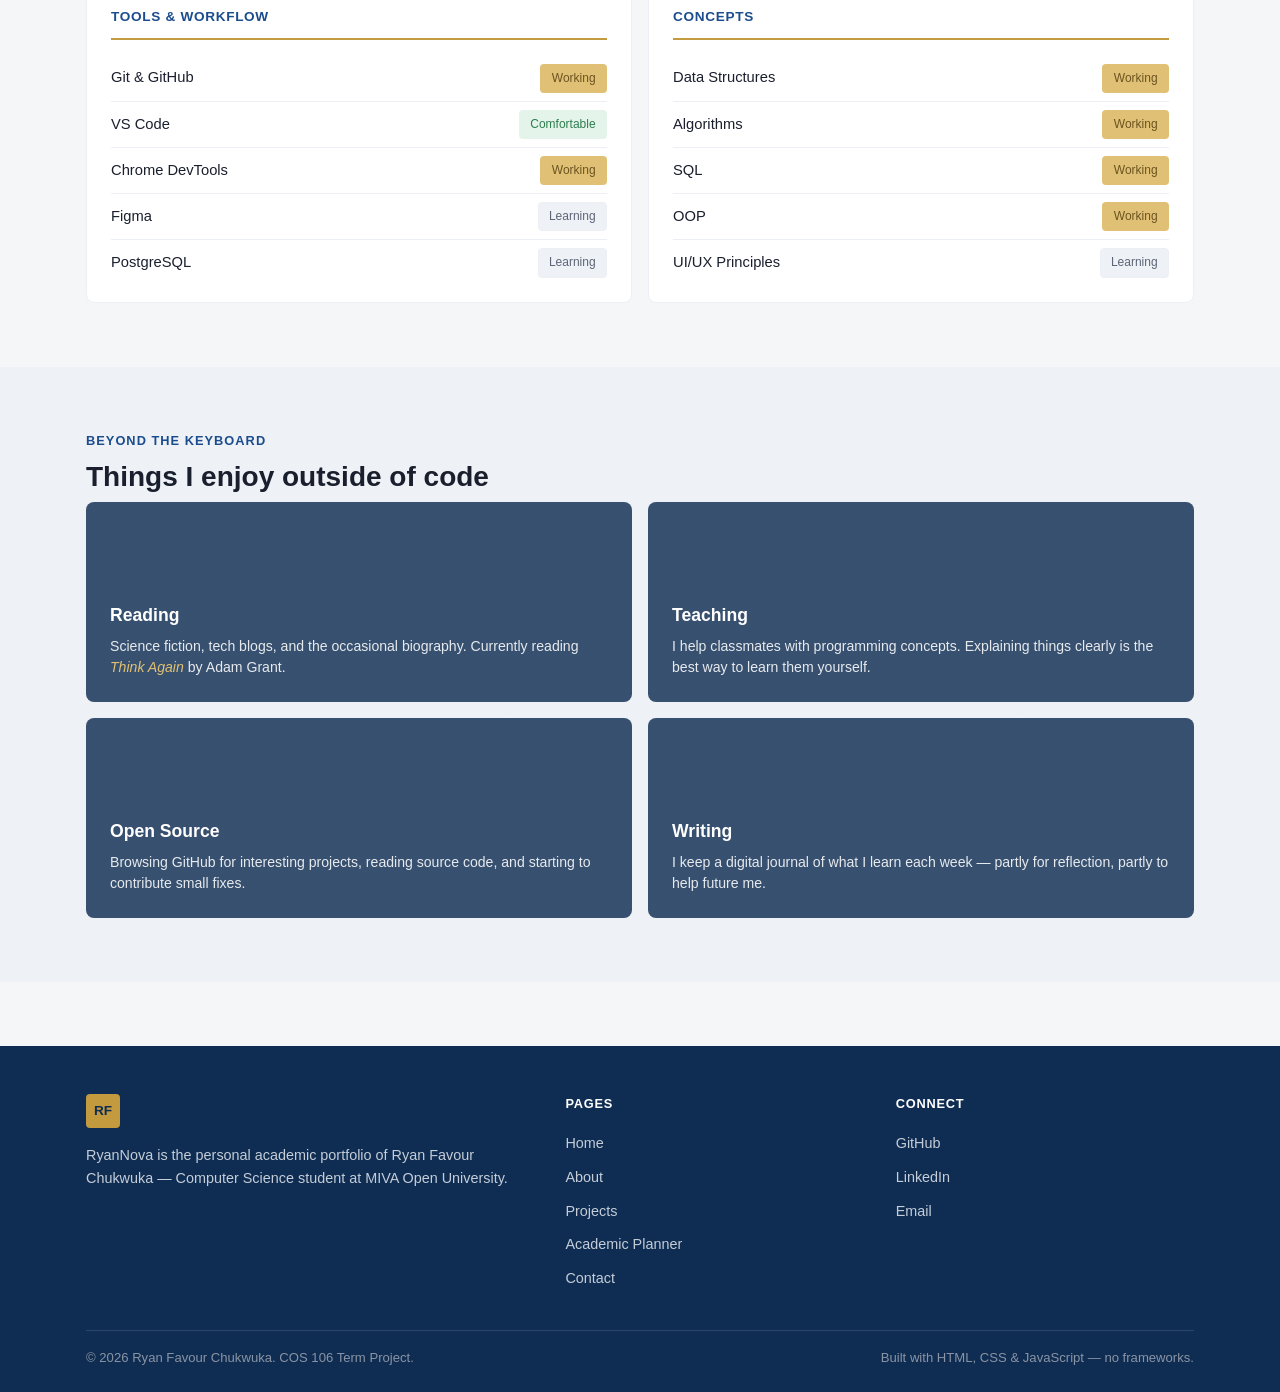
==== commit 5f21fd7c: "basic stuff" ====
--- a/about/about.html
+++ b/about/about.html
@@ -1,15 +1,18 @@
 <!DOCTYPE html>
 <html lang="en">
+
 <head>
   <meta charset="UTF-8" />
   <meta name="viewport" content="width=device-width, initial-scale=1.0" />
-  <title>About — RF Academic</title>
-  <meta name="description" content="About Ryan Favour Chukwuka — educational background, skills, and career aspirations." />
+  <title>About — RyanNova</title>
+  <meta name="description"
+    content="About Ryan Favour Chukwuka — educational background, skills, and career aspirations." />
   <link rel="stylesheet" href="../css/global.css" />
   <link rel="stylesheet" href="../css/navigation.css" />
   <link rel="stylesheet" href="../css/responsive.css" />
   <link rel="stylesheet" href="about.css" />
 </head>
+
 <body>
 
   <header class="site-header">
@@ -39,7 +42,8 @@
       <div class="container">
         <p class="section-label">About Me</p>
         <h1>Who I am, where I've been, where I'm going</h1>
-        <p>A short introduction to my background, education, skills, and the things that keep me curious outside of coursework.</p>
+        <p>A short introduction to my background, education, skills, and the things that keep me curious outside of
+          coursework.</p>
       </div>
     </div>
 
@@ -47,8 +51,9 @@
     <section class="section">
       <div class="container about-intro">
         <div class="about-intro__photo">
-          <img src="https://images.pexels.com/photos/5940858/pexels-photo-5940858.jpeg?auto=compress&cs=tinysrgb&h=650&w=940"
-               alt="Ryan Favour Chukwuka" />
+          <img
+            src="https://images.pexels.com/photos/5940858/pexels-photo-5940858.jpeg?auto=compress&cs=tinysrgb&h=650&w=940"
+            alt="Ryan Favour Chukwuka" />
         </div>
         <div class="about-intro__text">
           <h2>Hello, I'm Ryan</h2>
@@ -85,7 +90,8 @@
               <span class="tag tag--primary">2024 — Present</span>
               <h3>MIVA Open University</h3>
               <p class="timeline-detail">B.Sc. Computer Science &mdash; 200 Level</p>
-              <p>Studying web technologies, database systems, discrete mathematics, and computer architecture. Current GPA: 4.3/5.0.</p>
+              <p>Studying web technologies, database systems, discrete mathematics, and computer architecture. Current
+                GPA: 4.3/5.0.</p>
             </div>
           </div>
           <div class="timeline-item">
@@ -94,7 +100,8 @@
               <span class="tag">2023</span>
               <h3>Secondary School Graduation</h3>
               <p class="timeline-detail">Science Stream &mdash; Physics, Chemistry, Maths</p>
-              <p>Completed secondary education with a focus on sciences. Started learning HTML and CSS independently in the final year.</p>
+              <p>Completed secondary education with a focus on sciences. Started learning HTML and CSS independently in
+                the final year.</p>
             </div>
           </div>
           <div class="timeline-item">
@@ -103,7 +110,8 @@
               <span class="tag">2022</span>
               <h3>First Programming Course</h3>
               <p class="timeline-detail">Python &mdash; Self-directed</p>
-              <p>Completed an introductory Python course online. Built small scripts for math problems and a simple quiz app.</p>
+              <p>Completed an introductory Python course online. Built small scripts for math problems and a simple quiz
+                app.</p>
             </div>
           </div>
         </div>
@@ -115,7 +123,8 @@
       <div class="container">
         <p class="section-label">Course Registration</p>
         <h2 class="section-title">Registered courses &amp; status</h2>
-        <p class="section-subtitle">A summary of my enrolled courses this academic session, including credit units and completion status.</p>
+        <p class="section-subtitle">A summary of my enrolled courses this academic session, including credit units and
+          completion status.</p>
 
         <div class="table-wrap">
           <table class="academic-table">
@@ -230,18 +239,24 @@
           <div class="skill-card">
             <h4>Frontend Development</h4>
             <ul>
-              <li><span class="skill-name">HTML5</span><span class="skill-level tag tag--success">Comfortable</span></li>
-              <li><span class="skill-name">CSS3 / Flexbox / Grid</span><span class="skill-level tag tag--success">Comfortable</span></li>
-              <li><span class="skill-name">JavaScript (ES6+)</span><span class="skill-level tag tag--accent">Working</span></li>
-              <li><span class="skill-name">Responsive Design</span><span class="skill-level tag tag--success">Comfortable</span></li>
+              <li><span class="skill-name">HTML5</span><span class="skill-level tag tag--success">Comfortable</span>
+              </li>
+              <li><span class="skill-name">CSS3 / Flexbox / Grid</span><span
+                  class="skill-level tag tag--success">Comfortable</span></li>
+              <li><span class="skill-name">JavaScript (ES6+)</span><span
+                  class="skill-level tag tag--accent">Working</span></li>
+              <li><span class="skill-name">Responsive Design</span><span
+                  class="skill-level tag tag--success">Comfortable</span></li>
               <li><span class="skill-name">React</span><span class="skill-level tag">Learning</span></li>
             </ul>
           </div>
           <div class="skill-card">
             <h4>Programming Languages</h4>
             <ul>
-              <li><span class="skill-name">Python</span><span class="skill-level tag tag--success">Comfortable</span></li>
-              <li><span class="skill-name">JavaScript</span><span class="skill-level tag tag--accent">Working</span></li>
+              <li><span class="skill-name">Python</span><span class="skill-level tag tag--success">Comfortable</span>
+              </li>
+              <li><span class="skill-name">JavaScript</span><span class="skill-level tag tag--accent">Working</span>
+              </li>
               <li><span class="skill-name">TypeScript</span><span class="skill-level tag">Learning</span></li>
               <li><span class="skill-name">Java</span><span class="skill-level tag">Basics</span></li>
               <li><span class="skill-name">C</span><span class="skill-level tag">Basics</span></li>
@@ -250,9 +265,12 @@
           <div class="skill-card">
             <h4>Tools &amp; Workflow</h4>
             <ul>
-              <li><span class="skill-name">Git &amp; GitHub</span><span class="skill-level tag tag--accent">Working</span></li>
-              <li><span class="skill-name">VS Code</span><span class="skill-level tag tag--success">Comfortable</span></li>
-              <li><span class="skill-name">Chrome DevTools</span><span class="skill-level tag tag--accent">Working</span></li>
+              <li><span class="skill-name">Git &amp; GitHub</span><span
+                  class="skill-level tag tag--accent">Working</span></li>
+              <li><span class="skill-name">VS Code</span><span class="skill-level tag tag--success">Comfortable</span>
+              </li>
+              <li><span class="skill-name">Chrome DevTools</span><span
+                  class="skill-level tag tag--accent">Working</span></li>
               <li><span class="skill-name">Figma</span><span class="skill-level tag">Learning</span></li>
               <li><span class="skill-name">PostgreSQL</span><span class="skill-level tag">Learning</span></li>
             </ul>
@@ -260,8 +278,10 @@
           <div class="skill-card">
             <h4>Concepts</h4>
             <ul>
-              <li><span class="skill-name">Data Structures</span><span class="skill-level tag tag--accent">Working</span></li>
-              <li><span class="skill-name">Algorithms</span><span class="skill-level tag tag--accent">Working</span></li>
+              <li><span class="skill-name">Data Structures</span><span
+                  class="skill-level tag tag--accent">Working</span></li>
+              <li><span class="skill-name">Algorithms</span><span class="skill-level tag tag--accent">Working</span>
+              </li>
               <li><span class="skill-name">SQL</span><span class="skill-level tag tag--accent">Working</span></li>
               <li><span class="skill-name">OOP</span><span class="skill-level tag--accent tag">Working</span></li>
               <li><span class="skill-name">UI/UX Principles</span><span class="skill-level tag">Learning</span></li>
@@ -277,28 +297,36 @@
         <p class="section-label">Beyond the Keyboard</p>
         <h2 class="section-title">Things I enjoy outside of code</h2>
         <div class="hobbies-grid">
-          <article class="hobby-item" style="--hobby-img: url('https://images.pexels.com/photos/8199677/pexels-photo-8199677.jpeg?auto=compress&cs=tinysrgb&h=400&w=600');">
+          <article class="hobby-item"
+            style="--hobby-img: url('https://images.pexels.com/photos/8199677/pexels-photo-8199677.jpeg?auto=compress&cs=tinysrgb&h=400&w=600');">
             <div class="hobby-body">
               <h4>Reading</h4>
-              <p>Science fiction, tech blogs, and the occasional biography. Currently reading <em>Think Again</em> by Adam Grant.</p>
+              <p>Science fiction, tech blogs, and the occasional biography. Currently reading <em>Think Again</em> by
+                Adam Grant.</p>
             </div>
           </article>
-          <article class="hobby-item" style="--hobby-img: url('https://images.pexels.com/photos/6549366/pexels-photo-6549366.jpeg?auto=compress&cs=tinysrgb&h=400&w=600');">
+          <article class="hobby-item"
+            style="--hobby-img: url('https://images.pexels.com/photos/6549366/pexels-photo-6549366.jpeg?auto=compress&cs=tinysrgb&h=400&w=600');">
             <div class="hobby-body">
               <h4>Teaching</h4>
-              <p>I help classmates with programming concepts. Explaining things clearly is the best way to learn them yourself.</p>
+              <p>I help classmates with programming concepts. Explaining things clearly is the best way to learn them
+                yourself.</p>
             </div>
           </article>
-          <article class="hobby-item" style="--hobby-img: url('https://images.pexels.com/photos/8199762/pexels-photo-8199762.jpeg?auto=compress&cs=tinysrgb&h=400&w=600');">
+          <article class="hobby-item"
+            style="--hobby-img: url('https://images.pexels.com/photos/8199762/pexels-photo-8199762.jpeg?auto=compress&cs=tinysrgb&h=400&w=600');">
             <div class="hobby-body">
               <h4>Open Source</h4>
-              <p>Browsing GitHub for interesting projects, reading source code, and starting to contribute small fixes.</p>
+              <p>Browsing GitHub for interesting projects, reading source code, and starting to contribute small fixes.
+              </p>
             </div>
           </article>
-          <article class="hobby-item" style="--hobby-img: url('https://images.pexels.com/photos/8199619/pexels-photo-8199619.jpeg?auto=compress&cs=tinysrgb&h=400&w=600');">
+          <article class="hobby-item"
+            style="--hobby-img: url('https://images.pexels.com/photos/8199619/pexels-photo-8199619.jpeg?auto=compress&cs=tinysrgb&h=400&w=600');">
             <div class="hobby-body">
               <h4>Writing</h4>
-              <p>I keep a digital journal of what I learn each week &mdash; partly for reflection, partly to help future me.</p>
+              <p>I keep a digital journal of what I learn each week &mdash; partly for reflection, partly to help future
+                me.</p>
             </div>
           </article>
         </div>
@@ -311,7 +339,8 @@
       <div class="footer-grid">
         <div>
           <span class="footer-brand-mark">RF</span>
-          <p>RF Academic is the personal academic portfolio of Ryan Favour Chukwuka &mdash; Computer Science student at MIVA Open University.</p>
+          <p>RyanNova is the personal academic portfolio of Ryan Favour Chukwuka &mdash; Computer Science student at
+            MIVA Open University.</p>
         </div>
         <div>
           <h4>Pages</h4>
@@ -342,4 +371,5 @@
   <script src="../js/global.js"></script>
   <script src="about.js"></script>
 </body>
-</html>
+
+</html>
--- a/css/global.css
+++ b/css/global.css
@@ -1,300 +1,306 @@
 /* =====================================================
-   RF Academic — Global Stylesheet
+   RyanNova — Global Stylesheet
    Design tokens, base elements, shared components.
    ===================================================== */
 
 :root {
-  /* Brand palette — MIVA Open University inspired */
-  --primary: #1b4d8e;
-  --primary-dark: #0f2d52;
-  --primary-light: #2f74c4;
-  --accent: #c49a3f;
-  --accent-light: #e0c074;
-
-  /* Neutrals */
-  --background: #f5f6f8;
-  --surface: #ffffff;
-  --surface-alt: #eef1f5;
-  --text: #1a1f2e;
-  --muted: #5d6677;
-  --muted-light: #8b93a4;
-  --border: #dde2e9;
-  --border-light: #eceff4;
-
-  /* Status colours */
-  --success: #2e7d4f;
-  --success-bg: #e4f4ea;
-  --warning: #b8860b;
-  --warning-bg: #fbf2dd;
-  --error: #c0392b;
-  --error-bg: #fbeae8;
-
-  /* Typography */
-  --font-sans: "Segoe UI", "Helvetica Neue", Arial, sans-serif;
-  --font-serif: Georgia, "Times New Roman", serif;
-
-  /* Spacing (8px scale) */
-  --space-1: 0.5rem;
-  --space-2: 1rem;
-  --space-3: 1.5rem;
-  --space-4: 2rem;
-  --space-5: 3rem;
-  --space-6: 4rem;
-
-  /* Layout */
-  --container: 1140px;
-  --container-narrow: 820px;
-  --radius-sm: 4px;
-  --radius: 8px;
-  --radius-lg: 14px;
-
-  /* Transitions */
-  --t-fast: 150ms ease;
-  --t: 250ms ease;
-  --t-slow: 400ms ease;
-
-  /* Shadows — subtle */
-  --shadow-sm: 0 1px 3px rgba(26, 31, 46, 0.06);
-  --shadow: 0 4px 18px rgba(26, 31, 46, 0.08);
+    /* Brand palette — MIVA Open University inspired */
+    --primary: #1b4d8e;
+    --primary-dark: #0f2d52;
+    --primary-light: #2f74c4;
+    --accent: #c49a3f;
+    --accent-light: #e0c074;
+
+    /* Neutrals */
+    --background: #f5f6f8;
+    --surface: #ffffff;
+    --surface-alt: #eef1f5;
+    --text: #1a1f2e;
+    --muted: #5d6677;
+    --muted-light: #8b93a4;
+    --border: #dde2e9;
+    --border-light: #eceff4;
+
+    /* Status colours */
+    --success: #2e7d4f;
+    --success-bg: #e4f4ea;
+    --warning: #b8860b;
+    --warning-bg: #fbf2dd;
+    --error: #c0392b;
+    --error-bg: #fbeae8;
+
+    /* Typography */
+    --font-sans: "Segoe UI", "Helvetica Neue", Arial, sans-serif;
+    --font-serif: Georgia, "Times New Roman", serif;
+
+    /* Spacing (8px scale) */
+    --space-1: 0.5rem;
+    --space-2: 1rem;
+    --space-3: 1.5rem;
+    --space-4: 2rem;
+    --space-5: 3rem;
+    --space-6: 4rem;
+
+    /* Layout */
+    --container: 1140px;
+    --container-narrow: 820px;
+    --radius-sm: 4px;
+    --radius: 8px;
+    --radius-lg: 14px;
+
+    /* Transitions */
+    --t-fast: 150ms ease;
+    --t: 250ms ease;
+    --t-slow: 400ms ease;
+
+    /* Shadows — subtle */
+    --shadow-sm: 0 1px 3px rgba(26, 31, 46, 0.06);
+    --shadow: 0 4px 18px rgba(26, 31, 46, 0.08);
 }
 
 /* ----- Reset ----- */
 *,
 *::before,
 *::after {
-  margin: 0;
-  padding: 0;
-  box-sizing: border-box;
+    margin: 0;
+    padding: 0;
+    box-sizing: border-box;
 }
 
 html {
-  scroll-behavior: smooth;
-  -webkit-text-size-adjust: 100%;
+    scroll-behavior: smooth;
+    -webkit-text-size-adjust: 100%;
 }
 
 body {
-  font-family: var(--font-sans);
-  background: var(--background);
-  color: var(--text);
-  line-height: 1.6;
-  font-size: 1rem;
-  -webkit-font-smoothing: antialiased;
+    font-family: var(--font-sans);
+    background: var(--background);
+    color: var(--text);
+    line-height: 1.6;
+    font-size: 1rem;
+    -webkit-font-smoothing: antialiased;
 }
 
 img {
-  max-width: 100%;
-  display: block;
+    max-width: 100%;
+    display: block;
 }
 
 a {
-  color: var(--primary);
-  text-decoration: none;
-  transition: color var(--t-fast);
+    color: var(--primary);
+    text-decoration: none;
+    transition: color var(--t-fast);
 }
 
 a:hover {
-  color: var(--primary-dark);
+    color: var(--primary-dark);
 }
 
 ul {
-  list-style: none;
+    list-style: none;
 }
 
 /* ----- Layout helpers ----- */
 .container {
-  width: 100%;
-  max-width: var(--container);
-  margin: 0 auto;
-  padding: 0 var(--space-2);
+    width: 100%;
+    max-width: var(--container);
+    margin: 0 auto;
+    padding: 0 var(--space-2);
 }
 
 .container-narrow {
-  max-width: var(--container-narrow);
-  margin: 0 auto;
-  padding: 0 var(--space-2);
+    max-width: var(--container-narrow);
+    margin: 0 auto;
+    padding: 0 var(--space-2);
 }
 
 .section {
-  padding: var(--space-6) 0;
+    padding: var(--space-6) 0;
 }
 
 .section--alt {
-  background: var(--surface-alt);
+    background: var(--surface-alt);
 }
 
 /* ----- Typography ----- */
 .section-label {
-  font-size: 0.8rem;
-  font-weight: 600;
-  letter-spacing: 0.08em;
-  text-transform: uppercase;
-  color: var(--primary);
-  margin-bottom: var(--space-1);
+    font-size: 0.8rem;
+    font-weight: 600;
+    letter-spacing: 0.08em;
+    text-transform: uppercase;
+    color: var(--primary);
+    margin-bottom: var(--space-1);
 }
 
 .section-title {
-  font-size: 1.75rem;
-  font-weight: 700;
-  color: var(--text);
-  line-height: 1.25;
-  margin-bottom: var(--space-1);
+    font-size: 1.75rem;
+    font-weight: 700;
+    color: var(--text);
+    line-height: 1.25;
+    margin-bottom: var(--space-1);
 }
 
 .section-subtitle {
-  font-size: 1.05rem;
-  color: var(--muted);
-  max-width: 560px;
-  line-height: 1.5;
-  margin-bottom: var(--space-4);
+    font-size: 1.05rem;
+    color: var(--muted);
+    max-width: 560px;
+    line-height: 1.5;
+    margin-bottom: var(--space-4);
 }
 
 .page-header {
-  padding: var(--space-6) 0 var(--space-4);
-  border-bottom: 1px solid var(--border-light);
+    padding: var(--space-6) 0 var(--space-4);
+    border-bottom: 1px solid var(--border-light);
 }
 
 .page-header h1 {
-  font-size: 2rem;
-  font-weight: 700;
-  letter-spacing: -0.01em;
+    font-size: 2rem;
+    font-weight: 700;
+    letter-spacing: -0.01em;
 }
 
 .page-header p {
-  color: var(--muted);
-  margin-top: var(--space-1);
-  max-width: 520px;
+    color: var(--muted);
+    margin-top: var(--space-1);
+    max-width: 520px;
 }
 
 /* ----- Buttons ----- */
 .btn {
-  display: inline-block;
-  font-size: 0.92rem;
-  font-weight: 600;
-  padding: 0.7rem 1.5rem;
-  border: none;
-  border-radius: var(--radius-sm);
-  cursor: pointer;
-  transition: background var(--t-fast), color var(--t-fast),
-    border-color var(--t-fast), transform var(--t-fast);
-  text-align: center;
-  line-height: 1.4;
+    display: inline-block;
+    font-size: 0.92rem;
+    font-weight: 600;
+    padding: 0.7rem 1.5rem;
+    border: none;
+    border-radius: var(--radius-sm);
+    cursor: pointer;
+    transition:
+        background var(--t-fast),
+        color var(--t-fast),
+        border-color var(--t-fast),
+        transform var(--t-fast);
+    text-align: center;
+    line-height: 1.4;
 }
 
 .btn:active {
-  transform: translateY(1px);
+    transform: translateY(1px);
 }
 
 .btn--primary {
-  background: var(--primary);
-  color: #fff;
+    background: var(--primary);
+    color: #fff;
 }
 
 .btn--primary:hover {
-  background: var(--primary-dark);
-  color: #fff;
+    background: var(--primary-dark);
+    color: #fff;
 }
 
 .btn--ghost {
-  background: transparent;
-  color: var(--primary);
-  border: 1.5px solid var(--border);
+    background: transparent;
+    color: var(--primary);
+    border: 1.5px solid var(--border);
 }
 
 .btn--ghost:hover {
-  border-color: var(--primary);
-  color: var(--primary-dark);
+    border-color: var(--primary);
+    color: var(--primary-dark);
 }
 
 .btn--accent {
-  background: var(--accent);
-  color: #fff;
+    background: var(--accent);
+    color: #fff;
 }
 
 .btn--accent:hover {
-  background: #a8852f;
-  color: #fff;
+    background: #a8852f;
+    color: #fff;
 }
 
 .btn--sm {
-  padding: 0.45rem 1rem;
-  font-size: 0.85rem;
+    padding: 0.45rem 1rem;
+    font-size: 0.85rem;
 }
 
 /* ----- Tag / Pill ----- */
 .tag {
-  display: inline-block;
-  font-size: 0.76rem;
-  font-weight: 500;
-  padding: 0.25rem 0.65rem;
-  border-radius: var(--radius-sm);
-  background: var(--surface-alt);
-  color: var(--muted);
-  border: 1px solid var(--border-light);
+    display: inline-block;
+    font-size: 0.76rem;
+    font-weight: 500;
+    padding: 0.25rem 0.65rem;
+    border-radius: var(--radius-sm);
+    background: var(--surface-alt);
+    color: var(--muted);
+    border: 1px solid var(--border-light);
 }
 
 .tag--primary {
-  background: var(--primary);
-  color: #fff;
-  border-color: var(--primary);
+    background: var(--primary);
+    color: #fff;
+    border-color: var(--primary);
 }
 
 .tag--accent {
-  background: var(--accent-light);
-  color: #6b5420;
-  border-color: transparent;
+    background: var(--accent-light);
+    color: #6b5420;
+    border-color: transparent;
 }
 
 .tag--success {
-  background: var(--success-bg);
-  color: var(--success);
-  border-color: transparent;
+    background: var(--success-bg);
+    color: var(--success);
+    border-color: transparent;
 }
 
 .tag--warning {
-  background: var(--warning-bg);
-  color: var(--warning);
-  border-color: transparent;
+    background: var(--warning-bg);
+    color: var(--warning);
+    border-color: transparent;
 }
 
 /* ----- Utility ----- */
 .sr-only {
-  position: absolute;
-  width: 1px;
-  height: 1px;
-  padding: 0;
-  margin: -1px;
-  overflow: hidden;
-  clip: rect(0, 0, 0, 0);
-  white-space: nowrap;
-  border: 0;
+    position: absolute;
+    width: 1px;
+    height: 1px;
+    padding: 0;
+    margin: -1px;
+    overflow: hidden;
+    clip: rect(0, 0, 0, 0);
+    white-space: nowrap;
+    border: 0;
 }
 
 .divider {
-  border: none;
-  border-top: 1px solid var(--border-light);
-  margin: var(--space-4) 0;
+    border: none;
+    border-top: 1px solid var(--border-light);
+    margin: var(--space-4) 0;
 }
 
 .text-muted {
-  color: var(--muted);
+    color: var(--muted);
 }
 
 /* ----- Scroll reveal ----- */
 .reveal {
-  opacity: 0;
-  transform: translateY(24px);
-  transition: opacity 600ms ease, transform 600ms ease;
+    opacity: 0;
+    transform: translateY(24px);
+    transition:
+        opacity 600ms ease,
+        transform 600ms ease;
 }
 
 .reveal--visible {
-  opacity: 1;
-  transform: translateY(0);
+    opacity: 1;
+    transform: translateY(0);
 }
 
 @media (prefers-reduced-motion: reduce) {
-  .reveal {
-    opacity: 1;
-    transform: none;
-    transition: none;
-  }
-}
+    .reveal {
+        opacity: 1;
+        transform: none;
+        transition: none;
+    }
+}
+
